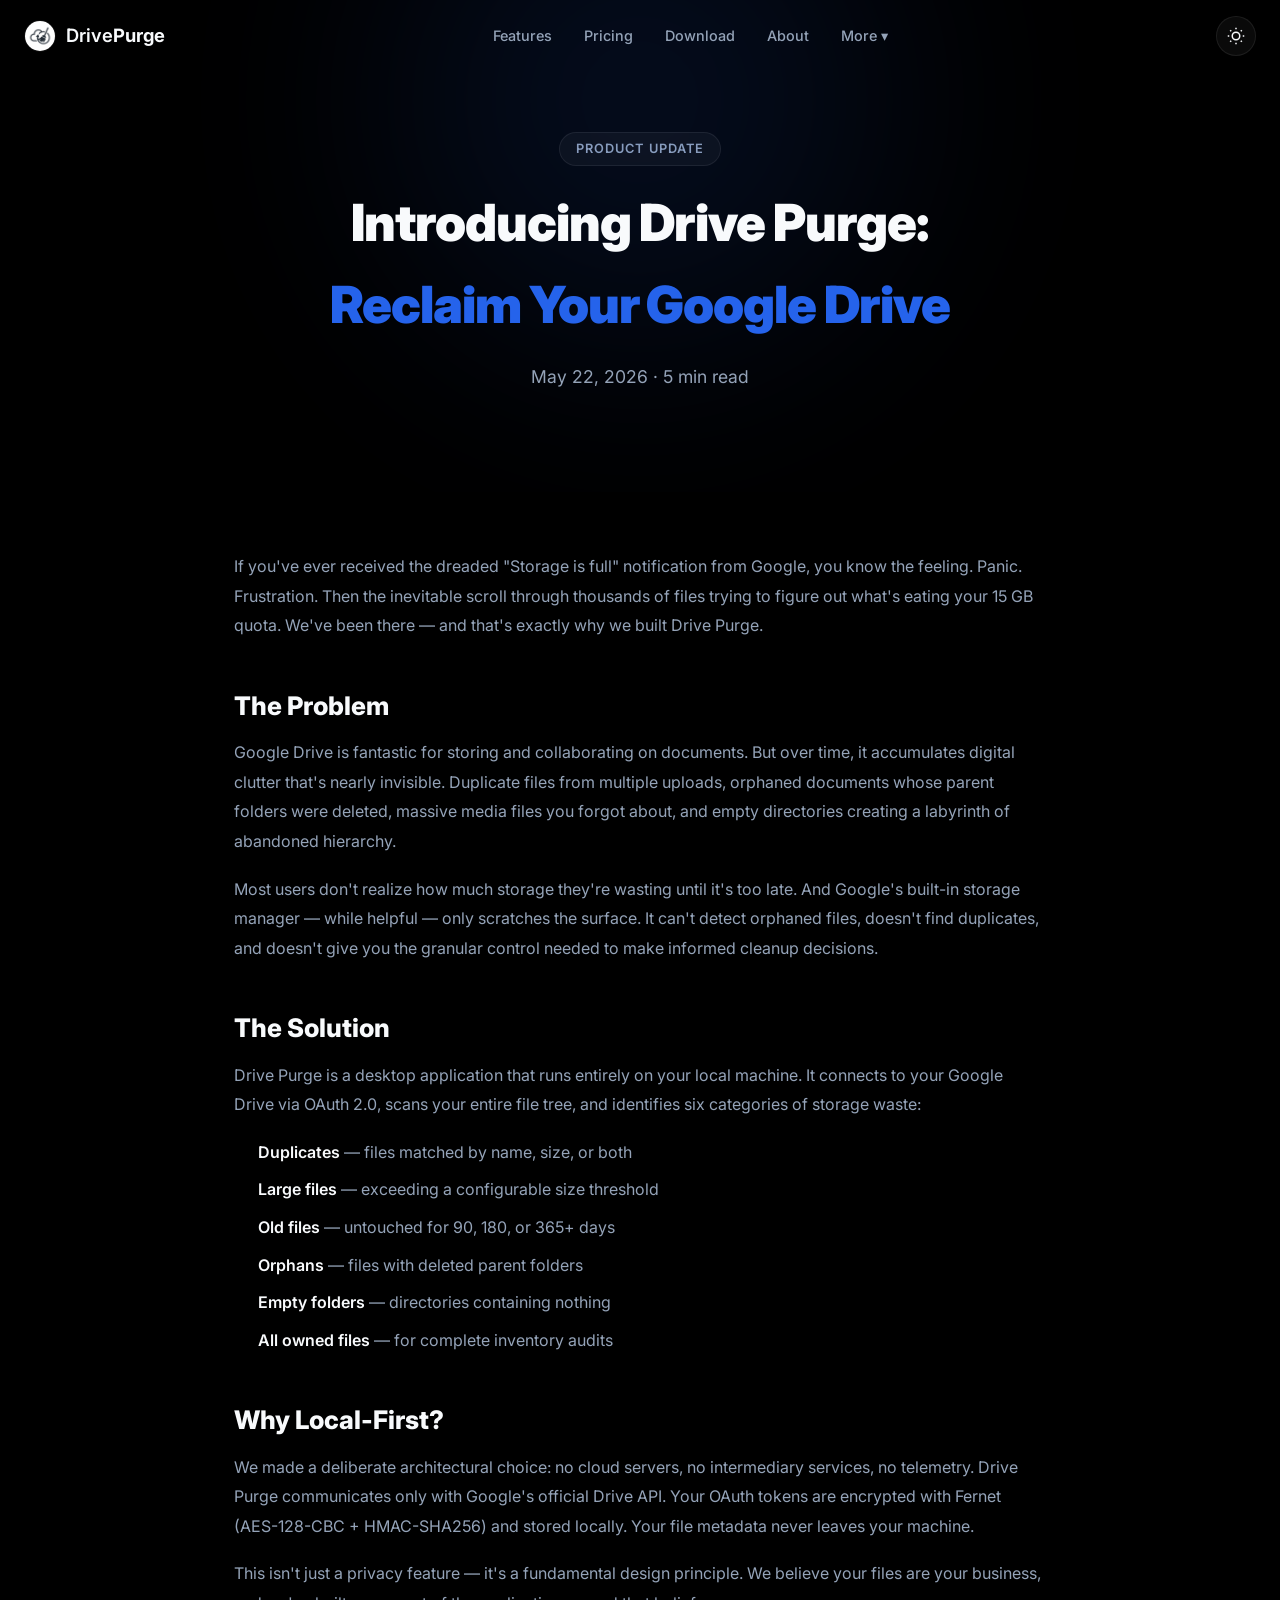
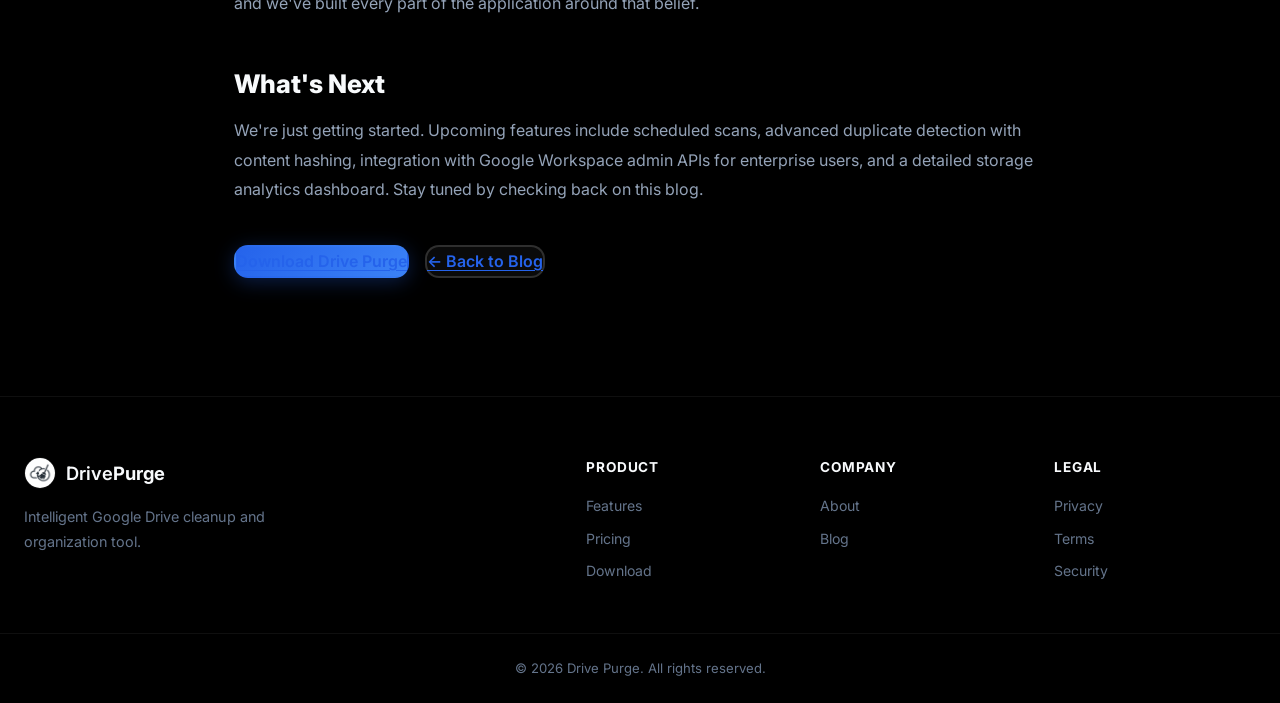
==== blog_template.html @ 11266806 "Initial commit" ====
<!DOCTYPE html>
<html lang="en" data-theme="dark">
<head>
  <meta charset="UTF-8">
  <meta name="viewport" content="width=device-width, initial-scale=1.0">
  <title>Introducing Drive Purge: Reclaim Your Google Drive — Blog</title>
  <meta name="description" content="We built Drive Purge because we were tired of running out of Google Drive storage. Here's the story behind the tool and what it can do for you.">
  <link rel="icon" type="image/svg+xml" href="assets/favicon.svg">
  <script>(function(){var t=localStorage.getItem('dp-theme')||'dark';document.documentElement.setAttribute('data-theme',t)})()</script>
  <link rel="preconnect" href="https://fonts.googleapis.com">
  <link rel="preconnect" href="https://fonts.gstatic.com" crossorigin>
  <link href="https://fonts.googleapis.com/css2?family=Inter:wght@300;400;500;600;700;800;900&display=swap" rel="stylesheet">
  <link rel="stylesheet" href="assets/css/style.css">
</head>
<body>
  <nav class="nav" id="main-nav">
    <div class="nav__inner container">
      <a href="index.html" class="nav__logo">
        <img src="assets/logo.jpeg" alt="Drive Purge" class="nav__logo-icon">
        <span>Drive<strong>Purge</strong></span>
      </a>
      <ul class="nav__links" id="nav-links">
        <li><a href="index.html#features">Features</a></li>
        <li><a href="pricing.html">Pricing</a></li>
        <li><a href="download.html">Download</a></li>
        <li><a href="about.html">About</a></li>
        <li class="nav__dropdown"><a href="#" class="nav__dropdown-trigger" aria-expanded="false" aria-haspopup="true">More ▾</a><ul class="nav__dropdown-menu"><li><a href="security.html">Security</a></li><li><a href="privacy.html">Privacy</a></li></ul></li>
      </ul>
      <div class="nav__actions">
        <button class="theme-toggle" id="theme-toggle" aria-label="Toggle theme"><svg class="icon-sun" viewBox="0 0 24 24" fill="none" stroke="currentColor" stroke-width="2"><circle cx="12" cy="12" r="5"/><line x1="12" y1="1" x2="12" y2="3"/><line x1="12" y1="21" x2="12" y2="23"/><line x1="4.22" y1="4.22" x2="5.64" y2="5.64"/><line x1="18.36" y1="18.36" x2="19.78" y2="19.78"/><line x1="1" y1="12" x2="3" y2="12"/><line x1="21" y1="12" x2="23" y2="12"/><line x1="4.22" y1="19.78" x2="5.64" y2="18.36"/><line x1="18.36" y1="5.64" x2="19.78" y2="4.22"/></svg><svg class="icon-moon" viewBox="0 0 24 24" fill="none" stroke="currentColor" stroke-width="2"><path d="M21 12.79A9 9 0 1111.21 3a7 7 0 009.79 9.79z"/></svg></button>
        <button class="nav__burger" id="nav-burger" aria-label="Menu"><span></span><span></span><span></span></button>
      </div>
    </div>
  </nav>

  <section class="page-hero">
    <div class="page-hero__glow"></div>
    <div class="container">
      <div class="blog-post__header">
        <span class="section-tag">Product Update</span>
        <h1>Introducing Drive Purge: <span class="accent-text">Reclaim Your Google Drive</span></h1>
        <p class="blog-post__meta">May 22, 2026 · 5 min read</p>
      </div>
    </div>
  </section>

  <section class="page-content">
    <div class="container">
      <div class="prose">

        <p>If you've ever received the dreaded "Storage is full" notification from Google, you know the feeling. Panic. Frustration. Then the inevitable scroll through thousands of files trying to figure out what's eating your 15 GB quota. We've been there — and that's exactly why we built Drive Purge.</p>

        <h2>The Problem</h2>
        <p>Google Drive is fantastic for storing and collaborating on documents. But over time, it accumulates digital clutter that's nearly invisible. Duplicate files from multiple uploads, orphaned documents whose parent folders were deleted, massive media files you forgot about, and empty directories creating a labyrinth of abandoned hierarchy.</p>
        <p>Most users don't realize how much storage they're wasting until it's too late. And Google's built-in storage manager — while helpful — only scratches the surface. It can't detect orphaned files, doesn't find duplicates, and doesn't give you the granular control needed to make informed cleanup decisions.</p>

        <h2>The Solution</h2>
        <p>Drive Purge is a desktop application that runs entirely on your local machine. It connects to your Google Drive via OAuth 2.0, scans your entire file tree, and identifies six categories of storage waste:</p>
        <ul>
          <li><strong>Duplicates</strong> — files matched by name, size, or both</li>
          <li><strong>Large files</strong> — exceeding a configurable size threshold</li>
          <li><strong>Old files</strong> — untouched for 90, 180, or 365+ days</li>
          <li><strong>Orphans</strong> — files with deleted parent folders</li>
          <li><strong>Empty folders</strong> — directories containing nothing</li>
          <li><strong>All owned files</strong> — for complete inventory audits</li>
        </ul>

        <h2>Why Local-First?</h2>
        <p>We made a deliberate architectural choice: no cloud servers, no intermediary services, no telemetry. Drive Purge communicates only with Google's official Drive API. Your OAuth tokens are encrypted with Fernet (AES-128-CBC + HMAC-SHA256) and stored locally. Your file metadata never leaves your machine.</p>
        <p>This isn't just a privacy feature — it's a fundamental design principle. We believe your files are your business, and we've built every part of the application around that belief.</p>

        <h2>What's Next</h2>
        <p>We're just getting started. Upcoming features include scheduled scans, advanced duplicate detection with content hashing, integration with Google Workspace admin APIs for enterprise users, and a detailed storage analytics dashboard. Stay tuned by checking back on this blog.</p>

        <p style="margin-top:40px"><a href="download.html" class="btn btn--primary">Download Drive Purge</a> <a href="blog.html" class="btn btn--ghost" style="margin-left:12px">← Back to Blog</a></p>

      </div>
    </div>
  </section>

  <footer class="footer">
    <div class="container footer__inner">
      <div class="footer__brand">
        <a href="index.html" class="nav__logo">
          <img src="assets/logo.jpeg" alt="Drive Purge" class="nav__logo-icon">
          <span>Drive<strong>Purge</strong></span>
        </a>
        <p>Intelligent Google Drive cleanup and organization tool.</p>
      </div>
      <div class="footer__links">
        <div class="footer__col"><h4>Product</h4><a href="index.html#features">Features</a><a href="pricing.html">Pricing</a><a href="download.html">Download</a></div>
        <div class="footer__col"><h4>Company</h4><a href="about.html">About</a><a href="blog.html">Blog</a></div>
        <div class="footer__col"><h4>Legal</h4><a href="privacy.html">Privacy</a><a href="terms.html">Terms</a><a href="security.html">Security</a></div>
      </div>
    </div>
    <div class="container footer__bottom"><p>&copy; 2026 Drive Purge. All rights reserved.</p></div>
  </footer>
  <script src="assets/js/script.js" defer></script>
</body>
</html>
---- assets/css/style.css ----
/* ===== DESIGN TOKENS — TRUST BLUE ===== */
:root {
  /* Dark theme (default) */
  --bg-primary: #000000;
  --bg-secondary: #070c13;
  --bg-card: rgba(255,255,255,0.04);
  --bg-card-hover: rgba(255,255,255,0.07);
  --border-card: rgba(255,255,255,0.08);
  --border-card-hover: rgba(255,255,255,0.15);
  --text-primary: #f8fafc;
  --text-secondary: #94a3b8;
  --text-muted: #64748b;

  --accent: #2563eb;
  --gradient-start: #2563eb;
  --gradient-end: #3b82f6;
  --gradient-accent: linear-gradient(135deg, var(--gradient-start), var(--gradient-end));

  --clr-blue: #2563eb;
  --clr-purple: #64748b;
  --clr-teal: #0ea5e9;
  --clr-orange: #f59e0b;
  --clr-pink: #ef4444;
  --clr-green: #22c55e;

  --glass-bg: rgba(255,255,255,0.03);
  --glass-border: rgba(255,255,255,0.06);
  --glass-blur: 20px;

  --shadow-sm: 0 1px 3px rgba(0,0,0,0.4);
  --shadow-md: 0 4px 20px rgba(0,0,0,0.5);
  --shadow-lg: 0 8px 40px rgba(0,0,0,0.6);
  --shadow-glow: 0 0 40px rgba(37, 99, 235, 0.08);

  --radius-sm: 8px;
  --radius-md: 14px;
  --radius-lg: 20px;
  --radius-xl: 28px;

  --nav-height: 72px;
  --transition: 0.25s cubic-bezier(0.4,0,0.2,1);
}

[data-theme="light"] {
  --bg-primary: #ffffff;
  --bg-secondary: #f1f5f9;
  --bg-card: rgba(255,255,255,0.7);
  --bg-card-hover: rgba(255,255,255,0.9);
  --border-card: rgba(0,0,0,0.06);
  --border-card-hover: rgba(0,0,0,0.10);
  --text-primary: #0f172a;
  --text-secondary: #475569;
  --text-muted: #94a3b8;

  --glass-bg: rgba(255,255,255,0.55);
  --glass-border: rgba(0,0,0,0.06);

  --shadow-sm: 0 1px 3px rgba(0,0,0,0.06);
  --shadow-md: 0 4px 20px rgba(0,0,0,0.08);
  --shadow-lg: 0 8px 40px rgba(0,0,0,0.1);
  --shadow-glow: 0 0 40px rgba(37, 99, 235, 0.08);
}

/* ===== RESET ===== */
*,*::before,*::after{box-sizing:border-box;margin:0;padding:0}
html{scroll-behavior:smooth;font-size:16px;-webkit-font-smoothing:antialiased}
body{font-family:'Inter',system-ui,-apple-system,sans-serif;background:var(--bg-primary);color:var(--text-primary);line-height:1.6;overflow-x:hidden;transition:background var(--transition),color var(--transition)}
a{color:inherit;text-decoration:none}
ul{list-style:none}
img{max-width:100%;display:block}
button{border:none;background:none;cursor:pointer;font:inherit;color:inherit}

/* ===== UTILITIES ===== */
.container{width:100%;max-width:1320px;margin:0 auto;padding:0 24px}
.gradient-text{background:var(--gradient-accent);-webkit-background-clip:text;-webkit-text-fill-color:transparent;background-clip:text}
.accent-text{color:var(--accent)}
.hero__title span{color:var(--accent)}
.glass-card{background:var(--glass-bg);backdrop-filter:blur(var(--glass-blur));-webkit-backdrop-filter:blur(var(--glass-blur));border:1px solid var(--glass-border);border-radius:var(--radius-lg);transition:background var(--transition),border-color var(--transition),box-shadow var(--transition),transform var(--transition)}
.glass-card:hover{background:var(--bg-card-hover);border-color:var(--border-card-hover);box-shadow:var(--shadow-md)}

/* ===== FOCUS STYLES ===== */
:focus-visible{outline:2px solid var(--accent);outline-offset:3px;border-radius:var(--radius-sm)}
a:focus-visible,button:focus-visible{outline:2px solid var(--accent);outline-offset:3px}

.section-header{text-align:center;max-width:640px;margin:0 auto 56px}
.section-tag{display:inline-block;padding:6px 16px;border-radius:50px;background:var(--bg-card);border:1px solid var(--border-card);font-size:0.8rem;font-weight:600;letter-spacing:0.08em;text-transform:uppercase;color:var(--text-secondary);margin-bottom:16px}
.section-title{font-size:clamp(1.8rem,4vw,2.8rem);font-weight:800;line-height:1.2;margin-bottom:16px}
.section-subtitle{font-size:1.05rem;color:var(--text-secondary);line-height:1.7}

/* ===== BUTTONS ===== */
.btn{display:inline-flex;align-items:center;justify-content:center;gap:8px;font-weight:600;border-radius:var(--radius-md);transition:all var(--transition);cursor:pointer;white-space:nowrap;border:2px solid transparent}
.btn--sm{padding:8px 20px;font-size:0.85rem}
.btn--lg{padding:14px 32px;font-size:1rem}
.btn--full{width:100%}
.btn--primary{background:var(--gradient-accent);color:#fff;border-color:transparent;box-shadow:0 4px 20px rgba(37,99,235,0.3)}
.btn--primary:hover{transform:translateY(-2px);box-shadow:0 6px 28px rgba(37,99,235,0.45)}
.btn--ghost{border-color:var(--border-card-hover);color:var(--text-primary);background:var(--bg-card)}
.btn--ghost:hover{border-color:var(--gradient-start);background:var(--bg-card-hover);transform:translateY(-2px)}

/* ===== NAVIGATION ===== */
.nav{position:fixed;top:0;left:0;width:100%;height:var(--nav-height);z-index:1000;transition:background var(--transition),box-shadow var(--transition)}
.nav.scrolled{background:var(--glass-bg);backdrop-filter:blur(16px);-webkit-backdrop-filter:blur(16px);box-shadow:0 1px 0 var(--glass-border)}
.nav__inner{display:flex;align-items:center;justify-content:space-between;height:var(--nav-height)}
.nav__logo{display:flex;align-items:center;gap:10px;font-size:1.15rem;font-weight:600}
.nav__logo-icon{width:32px;height:32px;border-radius:50%;object-fit:cover;border:1px solid var(--glass-border)}
.nav__links{display:flex;gap:32px}
.nav__links a{font-size:0.9rem;color:var(--text-secondary);font-weight:500;transition:color var(--transition)}
.nav__links a:hover{color:var(--text-primary)}
.nav__actions{display:flex;align-items:center;gap:16px}

.theme-toggle{width:40px;height:40px;border-radius:50%;display:flex;align-items:center;justify-content:center;background:var(--bg-card);border:1px solid var(--border-card);transition:all var(--transition)}
.theme-toggle:hover{border-color:var(--border-card-hover);background:var(--bg-card-hover)}
.theme-toggle svg{width:18px;height:18px}
[data-theme="dark"] .icon-sun{display:block}
[data-theme="dark"] .icon-moon{display:none}
[data-theme="light"] .icon-sun{display:none}
[data-theme="light"] .icon-moon{display:block}

.nav__burger{display:none;flex-direction:column;gap:5px;width:28px}
.nav__burger span{display:block;height:2px;background:var(--text-primary);border-radius:2px;transition:all var(--transition)}

/* Nav Dropdown */
.nav__dropdown{position:relative}
.nav__dropdown-trigger{cursor:pointer}
.nav__dropdown-menu{display:none;position:absolute;top:100%;left:50%;transform:translateX(-50%);min-width:180px;padding:8px 0;background:var(--bg-secondary);border:1px solid var(--glass-border);border-radius:var(--radius-md);box-shadow:var(--shadow-lg);z-index:999;backdrop-filter:blur(16px)}
.nav__dropdown:focus-within .nav__dropdown-menu{display:block}
.nav__dropdown.active .nav__dropdown-menu{display:block}
.nav__dropdown-menu li{padding:0}
.nav__dropdown-menu a{display:block;padding:10px 20px;font-size:0.85rem;color:var(--text-secondary);transition:all var(--transition)}
.nav__dropdown-menu a:hover{background:var(--bg-card-hover);color:var(--text-primary)}

/* ===== INNER PAGE LAYOUT ===== */
.page-hero{padding:calc(var(--nav-height) + 60px) 0 60px;text-align:center;position:relative;overflow:hidden}
.page-hero__glow{position:absolute;width:500px;height:500px;border-radius:50%;filter:blur(120px);opacity:0.12;pointer-events:none;top:-150px;left:50%;transform:translateX(-50%);background:var(--gradient-start)}
.page-hero h1{font-size:clamp(2rem,4.5vw,3.2rem);font-weight:900;margin-bottom:16px;letter-spacing:-0.02em;position:relative;z-index:1}
.page-hero p{font-size:1.1rem;color:var(--text-secondary);max-width:640px;margin:0 auto;line-height:1.7;position:relative;z-index:1}

.page-content{padding:60px 0 100px}
.page-content .container{max-width:860px}

.prose{font-size:1rem;line-height:1.85;color:var(--text-secondary)}
.prose h2{font-size:1.6rem;font-weight:800;color:var(--text-primary);margin:48px 0 16px;line-height:1.3}
.prose h3{font-size:1.2rem;font-weight:700;color:var(--text-primary);margin:32px 0 12px}
.prose p{margin-bottom:18px}
.prose ul,.prose ol{margin:0 0 18px 24px}
.prose li{margin-bottom:8px}
.prose code{font-size:0.88em;padding:2px 8px;border-radius:6px;background:var(--bg-card);border:1px solid var(--border-card);font-family:'Fira Code',monospace}
.prose pre{background:var(--bg-card);border:1px solid var(--border-card);border-radius:var(--radius-md);padding:20px 24px;overflow-x:auto;margin:0 0 24px;font-size:0.88rem;line-height:1.7}
.prose pre code{padding:0;border:none;background:none}
.prose a{color:var(--gradient-start);text-decoration:underline;text-underline-offset:3px}
.prose a:hover{color:var(--gradient-end)}
.prose strong{color:var(--text-primary);font-weight:600}
.prose blockquote{border-left:3px solid var(--gradient-start);padding:16px 24px;margin:0 0 24px;background:var(--bg-card);border-radius:0 var(--radius-md) var(--radius-md) 0}

.info-grid{display:grid;grid-template-columns:repeat(auto-fit,minmax(260px,1fr));gap:24px;margin:32px 0}
.info-card{padding:28px 24px;border-radius:var(--radius-lg);background:var(--glass-bg);border:1px solid var(--glass-border);backdrop-filter:blur(var(--glass-blur))}
.info-card h3{font-size:1.1rem;font-weight:700;margin-bottom:8px;color:var(--text-primary)}
.info-card p{font-size:0.9rem;color:var(--text-secondary);line-height:1.7;margin:0}

.dl-grid{display:grid;grid-template-columns:repeat(auto-fit,minmax(300px,1fr));gap:24px;margin:40px 0}
.dl-card{padding:36px 28px;border-radius:var(--radius-lg);background:var(--glass-bg);border:1px solid var(--glass-border);backdrop-filter:blur(var(--glass-blur));text-align:center;transition:transform var(--transition),box-shadow var(--transition)}
.dl-card:hover{transform:translateY(-4px);box-shadow:var(--shadow-lg)}
.dl-card__icon{font-size:2.8rem;margin-bottom:16px}
.dl-card h3{font-size:1.2rem;font-weight:700;margin-bottom:8px}
.dl-card p{font-size:0.9rem;color:var(--text-secondary);margin-bottom:20px;line-height:1.6}
.dl-card .btn{margin-top:auto}

/* ===== HERO ===== */
.hero{position:relative;min-height:100vh;display:flex;align-items:center;padding:calc(var(--nav-height) + 40px) 0 80px;overflow:hidden}
.hero__bg-glow{position:absolute;width:600px;height:600px;border-radius:50%;filter:blur(120px);opacity:0.15;pointer-events:none}
.hero__bg-glow:first-of-type{top:-200px;left:-100px;background:var(--gradient-start)}
.hero__bg-glow--2{bottom:-200px;right:-100px;background:var(--gradient-end)}
.hero__inner{display:grid;grid-template-columns:1fr 1.5fr;gap:48px;align-items:center;position:relative;z-index:1}
.hero__badge{display:inline-block;padding:8px 18px;border-radius:50px;background:var(--bg-card);border:1px solid var(--border-card);font-size:0.85rem;font-weight:500;margin-bottom:24px;color:var(--text-secondary)}
.hero__title{font-size:clamp(2.2rem,5vw,3.6rem);font-weight:900;line-height:1.1;margin-bottom:20px;letter-spacing:-0.02em}
.hero__subtitle{font-size:1.1rem;color:var(--text-secondary);line-height:1.8;margin-bottom:32px;max-width:520px}
.hero__cta{display:flex;gap:16px;flex-wrap:wrap;margin-bottom:40px}
.hero__trust{display:flex;align-items:center;gap:14px}
.hero__trust-avatars{display:flex}
.avatar{width:36px;height:36px;border-radius:50%;background:hsl(var(--hue),60%,50%);display:flex;align-items:center;justify-content:center;font-size:0.7rem;font-weight:700;color:#fff;border:2px solid var(--bg-primary);margin-left:-8px}
.avatar:first-child{margin-left:0}
.hero__trust-text{font-size:0.85rem;color:var(--text-secondary)}

/* Hero Mockup */
.hero__visual{perspective:1200px;width:100%}
.hero__mockup{padding:0;overflow:hidden;box-shadow:var(--shadow-lg),var(--shadow-glow);border-radius:var(--radius-xl)}
.mockup__header{display:flex;align-items:center;gap:8px;padding:14px 20px;border-bottom:1px solid var(--glass-border)}
.mockup__dot{width:12px;height:12px;border-radius:50%}
.mockup__dot--r{background:#ef4444}
.mockup__dot--y{background:#f59e0b}
.mockup__dot--g{background:#22c55e}
.mockup__title{margin-left:8px;font-size:0.8rem;color:var(--text-muted);font-weight:500}
.mockup__body{padding:24px}
.mockup__stat-row{display:grid;grid-template-columns:repeat(3,1fr);gap:16px;margin-bottom:24px}
.mockup__stat{text-align:center;padding:16px 12px;background:var(--bg-card);border-radius:var(--radius-md);border:1px solid var(--border-card)}
.mockup__stat-num{display:block;font-size:1.5rem;font-weight:800;margin-bottom:4px}
.mockup__stat-label{font-size:0.7rem;color:var(--text-muted);text-transform:uppercase;letter-spacing:0.06em}
.mockup__bar-group{display:flex;flex-direction:column;gap:14px}
.mockup__bar-item{display:flex;align-items:center;gap:14px}
.mockup__bar-label{font-size:0.75rem;color:var(--text-secondary);min-width:80px}
.mockup__bar{flex:1;height:8px;border-radius:8px;background:var(--bg-card);overflow:hidden}
.mockup__bar-fill{height:100%;width:var(--w);border-radius:8px;background:var(--gradient-accent);animation:barGrow 1.5s ease-out forwards}
@keyframes barGrow{from{width:0}to{width:var(--w)}}

/* ===== STATS BANNER ===== */
.stats{padding:60px 0;border-top:1px solid var(--glass-border);border-bottom:1px solid var(--glass-border)}
.stats__inner{display:grid;grid-template-columns:repeat(4,1fr);gap:24px;text-align:center}
.stat-item__num{font-size:clamp(1.6rem,3vw,2.4rem);font-weight:800;color:var(--text-primary)}
.stat-item__plus{font-size:clamp(1rem,2vw,1.4rem);font-weight:700;background:var(--gradient-accent);-webkit-background-clip:text;-webkit-text-fill-color:transparent;background-clip:text}
.stat-item__label{display:block;font-size:0.85rem;color:var(--text-muted);margin-top:4px}

/* ===== FEATURES ===== */
.features{padding:100px 0}
.features__grid{display:grid;grid-template-columns:repeat(3,1fr);gap:24px}
.feature-card{padding:36px 28px;transition:transform var(--transition),box-shadow var(--transition)}
.feature-card:hover{transform:translateY(-4px);box-shadow:var(--shadow-lg)}
.feature-card__icon{width:48px;height:48px;border-radius:var(--radius-sm);background:rgba(37,99,235,0.15);background:color-mix(in srgb,var(--accent) 15%,transparent);display:flex;align-items:center;justify-content:center;margin-bottom:20px}
.feature-card__icon svg{width:24px;height:24px;stroke:var(--accent)}
.feature-card h3{font-size:1.15rem;font-weight:700;margin-bottom:10px}
.feature-card p{font-size:0.92rem;color:var(--text-secondary);line-height:1.7}

/* ===== THEME SHOWCASE ===== */
.themes{padding:100px 0;background:var(--bg-secondary)}
.themes__grid{display:grid;grid-template-columns:repeat(2,1fr);gap:24px}
.theme-card{padding:0;overflow:hidden;transition:transform var(--transition),box-shadow var(--transition)}
.theme-card:hover{transform:translateY(-6px);box-shadow:var(--shadow-lg)}
.theme-card img{width:100%;height:auto;display:block;border-bottom:1px solid var(--glass-border)}
.theme-card h3{padding:16px 20px;font-size:1rem;font-weight:600;text-align:center;color:var(--text-primary)}

/* ===== HOW IT WORKS ===== */
.how{padding:100px 0;background:var(--bg-secondary)}
.how__steps{display:flex;align-items:center;justify-content:center;gap:0}
.how__step{padding:36px 32px;text-align:center;max-width:300px;flex-shrink:0}
.how__step:hover{transform:translateY(-4px)}
.how__step-num{font-size:2.5rem;font-weight:900;background:var(--gradient-accent);-webkit-background-clip:text;-webkit-text-fill-color:transparent;background-clip:text;margin-bottom:16px}
.how__step h3{font-size:1.2rem;font-weight:700;margin-bottom:10px}
.how__step p{font-size:0.9rem;color:var(--text-secondary);line-height:1.7}
.how__connector{width:60px;flex-shrink:0;color:var(--text-muted);opacity:0.4}

/* ===== PRICING ===== */
.pricing{padding:100px 0}
.pricing__grid{display:grid;grid-template-columns:repeat(3,1fr);gap:24px;align-items:start}
.pricing-card{padding:36px 32px;position:relative}
.pricing-card--featured{border-color:var(--gradient-start);box-shadow:var(--shadow-glow);transform:scale(1.04)}
.pricing-card--featured:hover{transform:scale(1.06)}
.pricing-card__badge{position:absolute;top:-12px;left:50%;transform:translateX(-50%);padding:6px 18px;border-radius:50px;background:var(--gradient-accent);color:#fff;font-size:0.75rem;font-weight:700;text-transform:uppercase;letter-spacing:0.06em;white-space:nowrap}
.pricing-card__header{margin-bottom:28px}
.pricing-card__header h3{font-size:1.1rem;font-weight:600;color:var(--text-secondary);margin-bottom:8px}
.pricing-card__price{font-size:3rem;font-weight:900;line-height:1}
.pricing-card__currency{font-size:1.4rem;font-weight:700;vertical-align:top;margin-right:2px}
.pricing-card__period{font-size:0.9rem;font-weight:400;color:var(--text-muted)}
.pricing-card__features{margin-bottom:28px;display:flex;flex-direction:column;gap:12px}
.pricing-card__features li{font-size:0.9rem;color:var(--text-secondary);padding-left:24px;position:relative}
.pricing-card__features li::before{content:"✓";position:absolute;left:0;color:var(--clr-green);font-weight:700}

/* ===== TESTIMONIALS ===== */
.testimonials{padding:100px 0;background:var(--bg-secondary)}
.testimonials__grid{display:grid;grid-template-columns:repeat(3,1fr);gap:24px}
.testimonial-card{padding:32px 28px}
.testimonial-card__stars{color:#fbbf24;font-size:1rem;margin-bottom:16px;letter-spacing:2px}
.testimonial-card p{font-size:0.95rem;color:var(--text-secondary);line-height:1.7;margin-bottom:24px;font-style:italic}
.testimonial-card__author{display:flex;align-items:center;gap:12px}
.testimonial-card__author strong{display:block;font-size:0.9rem}
.testimonial-card__author span{font-size:0.78rem;color:var(--text-muted)}

/* ===== FAQ ===== */
.faq{padding:100px 0}
.faq__list{max-width:720px;margin:0 auto;display:flex;flex-direction:column;gap:12px}
.faq__item{padding:0;overflow:hidden}
.faq__item summary{padding:20px 28px;font-weight:600;font-size:1rem;cursor:pointer;display:flex;align-items:center;justify-content:space-between;list-style:none}
.faq__item summary::-webkit-details-marker{display:none}
.faq__item summary::after{content:"+";font-size:1.4rem;color:var(--text-muted);transition:transform var(--transition)}
.faq__item[open] summary::after{transform:rotate(45deg)}
.faq__item p{padding:0 28px 20px;font-size:0.92rem;color:var(--text-secondary);line-height:1.7}

/* ===== CTA ===== */
.cta{padding:100px 0}
.cta__inner{position:relative;text-align:center;padding:72px 40px;border-radius:var(--radius-xl);background:var(--glass-bg);border:1px solid var(--glass-border);backdrop-filter:blur(var(--glass-blur));overflow:hidden}
.cta__glow{position:absolute;width:400px;height:400px;border-radius:50%;background:var(--gradient-start);filter:blur(100px);opacity:0.1;top:50%;left:50%;transform:translate(-50%,-50%);pointer-events:none}
.cta__title{font-size:clamp(1.8rem,4vw,2.6rem);font-weight:800;margin-bottom:16px;position:relative;z-index:1}
.cta__subtitle{font-size:1.05rem;color:var(--text-secondary);margin-bottom:32px;position:relative;z-index:1}
.cta__actions{display:flex;gap:16px;justify-content:center;flex-wrap:wrap;position:relative;z-index:1}

/* ===== FOOTER ===== */
.footer{padding:60px 0 0;border-top:1px solid var(--glass-border)}
.footer__inner{display:grid;grid-template-columns:1.5fr 2fr;gap:60px;padding-bottom:40px}
.footer__brand p{font-size:0.9rem;color:var(--text-muted);margin-top:16px;max-width:320px;line-height:1.7}
.footer__links{display:grid;grid-template-columns:repeat(3,1fr);gap:32px}
.footer__col h4{font-size:0.85rem;font-weight:700;text-transform:uppercase;letter-spacing:0.06em;margin-bottom:16px;color:var(--text-primary)}
.footer__col a{display:block;font-size:0.88rem;color:var(--text-muted);margin-bottom:10px;transition:color var(--transition)}
.footer__col a:hover{color:var(--text-primary)}
.footer__bottom{padding:24px 0;border-top:1px solid var(--glass-border);text-align:center}
.footer__bottom p{font-size:0.82rem;color:var(--text-muted)}

/* ===== SCROLL REVEAL ===== */
.reveal{opacity:0;transform:translateY(30px);transition:opacity 0.7s ease,transform 0.7s ease}
.reveal.visible{opacity:1;transform:translateY(0)}

/* ===== STATS INFO BUTTON ===== */
.stat-item{position:relative}
.stat-info-btn{display:inline-flex;align-items:center;justify-content:center;width:18px;height:18px;border-radius:50%;background:var(--bg-card);border:1px solid var(--border-card);font-size:0.65rem;color:var(--text-muted);cursor:pointer;position:absolute;top:4px;right:4px;transition:all var(--transition);line-height:1}
.stat-info-btn:hover{background:var(--bg-card-hover);color:var(--text-primary);border-color:var(--border-card-hover)}
.stat-info-tooltip{display:none;position:absolute;bottom:calc(100% + 8px);left:50%;transform:translateX(-50%);background:var(--bg-secondary);border:1px solid var(--glass-border);border-radius:var(--radius-sm);padding:8px 14px;font-size:0.75rem;color:var(--text-secondary);white-space:nowrap;z-index:10;box-shadow:var(--shadow-md)}
.stat-info-btn:hover + .stat-info-tooltip,.stat-info-tooltip:hover{display:block}

/* ===== TESTIMONIAL DISCLAIMER ===== */
.testimonials__disclaimer{text-align:center;margin-top:24px;font-size:0.8rem;color:var(--text-muted);font-style:italic}

/* ===== COMING SOON ===== */
.btn--coming-soon{opacity:0.6;cursor:not-allowed;position:relative}
.btn--coming-soon:hover{transform:none;box-shadow:none}
.btn--coming-soon::after{content:'Coming Soon';position:absolute;inset:0;display:flex;align-items:center;justify-content:center;background:var(--gradient-accent);border-radius:inherit;opacity:0;transition:opacity var(--transition);font-size:0.85rem;font-weight:600}
.btn--coming-soon:hover::after{opacity:1}

/* ===== 404 PAGE ===== */
.error-page{min-height:100vh;display:flex;align-items:center;justify-content:center;text-align:center;padding:40px 24px}
.error-page__code{font-size:clamp(6rem,15vw,12rem);font-weight:900;background:var(--gradient-accent);-webkit-background-clip:text;-webkit-text-fill-color:transparent;background-clip:text;line-height:1;margin-bottom:16px}
.error-page__title{font-size:clamp(1.4rem,3vw,2rem);font-weight:700;margin-bottom:12px}
.error-page__text{font-size:1rem;color:var(--text-secondary);margin-bottom:32px;max-width:480px}

/* ===== BLOG ===== */
.blog-grid{display:grid;grid-template-columns:repeat(auto-fill,minmax(320px,1fr));gap:28px;margin-top:48px}
.blog-card{overflow:hidden;transition:transform var(--transition),box-shadow var(--transition)}
.blog-card:hover{transform:translateY(-4px);box-shadow:var(--shadow-lg)}
.blog-card__img{width:100%;height:200px;object-fit:cover;border-bottom:1px solid var(--glass-border)}
.blog-card__img--placeholder{height:200px;background:var(--bg-card);display:flex;align-items:center;justify-content:center;font-size:3rem;border-bottom:1px solid var(--glass-border)}
.blog-card__body{padding:24px}
.blog-card__tag{display:inline-block;padding:4px 10px;border-radius:50px;background:var(--bg-card);border:1px solid var(--border-card);font-size:0.7rem;font-weight:600;text-transform:uppercase;letter-spacing:0.06em;color:var(--accent);margin-bottom:12px}
.blog-card__title{font-size:1.1rem;font-weight:700;margin-bottom:8px;line-height:1.3}
.blog-card__excerpt{font-size:0.88rem;color:var(--text-secondary);line-height:1.6;margin-bottom:16px}
.blog-card__meta{font-size:0.78rem;color:var(--text-muted)}
.blog-post__header{max-width:720px;margin:0 auto 40px;text-align:center}
.blog-post__meta{font-size:0.85rem;color:var(--text-muted);margin-top:12px}

/* ===== PRICING PAGE ===== */
.pricing-page .pricing__grid{max-width:1060px;margin:0 auto}

/* ===== RESPONSIVE ===== */
@media(max-width:1024px){
  .nav__links{display:none;position:absolute;top:var(--nav-height);left:0;right:0;flex-direction:column;gap:0;background:var(--bg-secondary);border-bottom:1px solid var(--glass-border);padding:16px 24px}
  .nav__links.open{display:flex}
  .nav__links a{padding:12px 0;border-bottom:1px solid var(--glass-border)}
  .nav__dropdown-menu{display:none !important;position:static;transform:none;left:0;box-shadow:none;border:none;border-left:2px solid var(--border-card);background:transparent;padding:8px 0 8px 20px;margin:8px 0 8px 12px;min-width:auto;backdrop-filter:none;border-radius:0}
  .nav__dropdown.active .nav__dropdown-menu{display:block !important}
  .nav__dropdown-menu a{padding:10px 0;border-bottom:none;font-size:0.9rem}
  .nav__burger{display:flex}
  .nav__actions .btn{display:none}
  .hero__inner{grid-template-columns:1fr;text-align:center}
  .hero__subtitle{margin-left:auto;margin-right:auto}
  .hero__cta{justify-content:center}
  .hero__trust{justify-content:center}
  .hero__visual{max-width:720px;margin:0 auto}
  .features__grid{grid-template-columns:repeat(2,1fr)}
  .testimonials__grid{grid-template-columns:repeat(2,1fr)}
  .how__steps{flex-wrap:wrap;gap:16px}
  .how__connector{display:none}
  .themes__grid{grid-template-columns:repeat(2,1fr)}
}

@media(max-width:768px){
  .features__grid{grid-template-columns:1fr}
  .pricing__grid{grid-template-columns:1fr;max-width:400px;margin:0 auto}
  .pricing-card--featured{transform:scale(1)}
  .pricing-card--featured:hover{transform:scale(1)}
  .stats__inner{grid-template-columns:repeat(2,1fr)}
  .testimonials__grid{grid-template-columns:1fr}
  .footer__inner{grid-template-columns:1fr;gap:40px}
  .hero__title{font-size:clamp(1.8rem,6vw,2.6rem)}
  .themes__grid{grid-template-columns:1fr}
}

@media(max-width:480px){
  .container{padding:0 16px}
  .mockup__stat-row{grid-template-columns:1fr}
  .stats__inner{grid-template-columns:1fr}
  .how__step{max-width:100%}
}

/* ===== INTERACTIVE MEDIA INDICATORS & LIGHTBOX ===== */
.video-container,
.theme-card__media {
  position: relative;
  overflow: hidden;
  cursor: pointer;
  border-radius: var(--radius-lg) var(--radius-lg) 0 0;
}

.video-container {
  border-radius: 0 0 var(--radius-xl) var(--radius-xl);
}

.media-overlay {
  position: absolute;
  inset: 0;
  background: rgba(7, 12, 19, 0.45);
  backdrop-filter: blur(8px);
  -webkit-backdrop-filter: blur(8px);
  opacity: 0;
  display: flex;
  align-items: center;
  justify-content: center;
  transition: opacity 0.35s cubic-bezier(0.4, 0, 0.2, 1);
  z-index: 2;
}

.video-container:hover .media-overlay,
.theme-card__media:hover .media-overlay {
  opacity: 1;
}

.media-overlay__icon {
  width: 56px;
  height: 56px;
  border-radius: 50%;
  background: var(--gradient-accent);
  color: #fff;
  display: flex;
  align-items: center;
  justify-content: center;
  box-shadow: 0 8px 24px rgba(37, 99, 235, 0.4);
  transform: scale(0.7);
  transition: transform 0.35s cubic-bezier(0.34, 1.56, 0.64, 1);
}

.media-overlay__icon svg {
  width: 22px;
  height: 22px;
}

.media-overlay__icon--play svg {
  margin-left: 3px;
}

.video-container:hover .media-overlay__icon,
.theme-card__media:hover .media-overlay__icon {
  transform: scale(1);
}

/* Lightbox Styling */
.dp-lightbox {
  position: fixed;
  inset: 0;
  z-index: 2000;
  display: flex;
  align-items: center;
  justify-content: center;
  opacity: 0;
  pointer-events: none;
  transition: opacity 0.3s ease;
}

.dp-lightbox.dp-lightbox--active {
  opacity: 1;
  pointer-events: auto;
}

.dp-lightbox__backdrop {
  position: absolute;
  inset: 0;
  background: rgba(0, 0, 0, 0.85);
  backdrop-filter: blur(20px);
  -webkit-backdrop-filter: blur(20px);
}

.dp-lightbox__container {
  position: relative;
  width: 90%;
  max-width: 1100px;
  display: flex;
  flex-direction: column;
  align-items: center;
  justify-content: center;
  z-index: 2002;
}

.dp-lightbox__content {
  width: 100%;
  display: flex;
  align-items: center;
  justify-content: center;
}

.dp-lightbox__content img,
.dp-lightbox__content video {
  max-width: 100%;
  max-height: 75vh;
  border-radius: var(--radius-md);
  box-shadow: var(--shadow-lg), 0 0 50px rgba(37, 99, 235, 0.15);
  border: 1px solid var(--border-card-hover);
  background: #000;
  object-fit: contain;
}

.dp-lightbox__content img {
  cursor: grab;
  transform: scale(var(--zoom, 1)) translate(var(--pan-x, 0px), var(--pan-y, 0px));
  transition: transform 0.25s cubic-bezier(0.25, 0.46, 0.45, 0.94);
  animation: dp-lightbox-zoom 0.35s cubic-bezier(0.34, 1.56, 0.64, 1);
}

.dp-lightbox__content img.dragging {
  transition: none !important;
  cursor: grabbing;
}

.dp-lightbox__content video {
  animation: dp-lightbox-zoom 0.35s cubic-bezier(0.34, 1.56, 0.64, 1) forwards;
}

@keyframes dp-lightbox-zoom {
  from {
    transform: scale(0.92);
    opacity: 0;
  }
  to {
    transform: scale(1);
    opacity: 1;
  }
}

.dp-lightbox__controls {
  position: fixed;
  top: 24px;
  right: 24px;
  display: flex;
  gap: 12px;
  z-index: 2005;
}

.dp-lightbox__close,
.dp-lightbox__zoom-in,
.dp-lightbox__zoom-out {
  width: 48px;
  height: 48px;
  border-radius: 50%;
  background: rgba(255, 255, 255, 0.08);
  border: 1px solid rgba(255, 255, 255, 0.12);
  color: #fff;
  display: flex;
  align-items: center;
  justify-content: center;
  cursor: pointer;
  transition: all var(--transition);
}

.dp-lightbox__close:hover,
.dp-lightbox__zoom-in:hover,
.dp-lightbox__zoom-out:hover {
  background: rgba(255, 255, 255, 0.15);
  border-color: rgba(255, 255, 255, 0.25);
  transform: scale(1.08);
}

.dp-lightbox__close:hover {
  transform: rotate(90deg);
}

.dp-lightbox__close svg,
.dp-lightbox__zoom-in svg,
.dp-lightbox__zoom-out svg {
  width: 20px;
  height: 20px;
}

.dp-lightbox__nav {
  position: absolute;
  top: 50%;
  transform: translateY(-50%);
  width: 56px;
  height: 56px;
  border-radius: 50%;
  background: rgba(255, 255, 255, 0.08);
  border: 1px solid rgba(255, 255, 255, 0.12);
  color: #fff;
  display: flex;
  align-items: center;
  justify-content: center;
  cursor: pointer;
  transition: all var(--transition);
  z-index: 2004;
}

.dp-lightbox__nav:hover {
  background: rgba(255, 255, 255, 0.15);
  border-color: rgba(255, 255, 255, 0.25);
  transform: translateY(-50%) scale(1.08);
}

.dp-lightbox__nav--prev {
  left: -72px;
}

.dp-lightbox__nav--next {
  right: -72px;
}

.dp-lightbox__nav svg {
  width: 24px;
  height: 24px;
}

.dp-lightbox__caption {
  margin-top: 20px;
  color: var(--text-primary);
  font-size: 1.05rem;
  font-weight: 600;
  letter-spacing: -0.01em;
  text-align: center;
  text-shadow: 0 2px 4px rgba(0, 0, 0, 0.5);
  animation: dp-lightbox-fade 0.3s ease forwards;
}

@keyframes dp-lightbox-fade {
  from { opacity: 0; }
  to { opacity: 1; }
}

/* Scroll Lock */
body.lightbox-open {
  overflow: hidden;
}

/* Light Theme Lightbox adjustments */
[data-theme="light"] .dp-lightbox__backdrop {
  background: rgba(241, 245, 249, 0.9);
}

[data-theme="light"] .dp-lightbox__close,
[data-theme="light"] .dp-lightbox__zoom-in,
[data-theme="light"] .dp-lightbox__zoom-out,
[data-theme="light"] .dp-lightbox__nav {
  background: rgba(15, 23, 42, 0.08);
  border: 1px solid rgba(15, 23, 42, 0.12);
  color: var(--text-primary);
}

[data-theme="light"] .dp-lightbox__close:hover,
[data-theme="light"] .dp-lightbox__zoom-in:hover,
[data-theme="light"] .dp-lightbox__zoom-out:hover,
[data-theme="light"] .dp-lightbox__nav:hover {
  background: rgba(15, 23, 42, 0.15);
  border-color: rgba(15, 23, 42, 0.25);
}

/* Responsive constraints */
@media (max-width: 1200px) {
  .dp-lightbox__nav {
    position: fixed;
    top: auto;
    bottom: 24px;
    transform: none;
  }
  .dp-lightbox__nav:hover {
    transform: scale(1.08);
  }
  .dp-lightbox__nav--prev {
    left: calc(50% - 68px);
  }
  .dp-lightbox__nav--next {
    right: calc(50% - 68px);
  }
  .dp-lightbox__caption {
    margin-bottom: 72px; /* Avoid overlapping nav on mobile */
  }
}

/* ===== PREMIUM DOWNLOAD BUTTONS ===== */
.btn-dl {
  display: inline-flex;
  align-items: center;
  justify-content: center;
  gap: 12px;
  width: 100%;
  padding: 15px 24px;
  font-weight: 700;
  font-size: 0.95rem;
  letter-spacing: -0.01em;
  border-radius: var(--radius-md);
  border: 1px solid rgba(255, 255, 255, 0.08);
  background: rgba(255, 255, 255, 0.03);
  color: var(--text-primary);
  box-shadow: 0 4px 20px rgba(0, 0, 0, 0.2);
  transition: all 0.3s cubic-bezier(0.4, 0, 0.2, 1);
  position: relative;
  overflow: hidden;
  cursor: pointer;
  margin-top: auto;
}

.btn-dl::before {
  content: '';
  position: absolute;
  inset: 0;
  background: var(--btn-gradient, var(--gradient-accent));
  opacity: 0;
  transition: opacity 0.3s ease;
  z-index: 1;
  border-radius: inherit;
}

.btn-dl:hover::before {
  opacity: 1;
}

.btn-dl__content {
  display: flex;
  align-items: center;
  justify-content: center;
  gap: 10px;
  position: relative;
  z-index: 2;
  width: 100%;
}

.btn-dl svg {
  width: 18px;
  height: 18px;
  fill: currentColor;
  transition: transform 0.3s ease;
}

.btn-dl:hover svg {
  transform: translateY(-1px) scale(1.05);
}

.btn-dl__platform-tag {
  font-size: 0.65rem;
  font-weight: 800;
  text-transform: uppercase;
  letter-spacing: 0.05em;
  background: rgba(255, 255, 255, 0.08);
  padding: 3px 8px;
  border-radius: 4px;
  margin-left: auto;
  border: 1px solid rgba(255, 255, 255, 0.05);
  color: var(--text-primary);
  transition: background var(--transition), border-color var(--transition);
}

.btn-dl:hover .btn-dl__platform-tag {
  background: rgba(255, 255, 255, 0.2);
  border-color: rgba(255, 255, 255, 0.15);
}

.btn-dl--macos:hover .btn-dl__platform-tag {
  background: rgba(0, 0, 0, 0.08);
  border-color: rgba(0, 0, 0, 0.06);
  color: #0f172a;
}
[data-theme="light"] .btn-dl--macos:hover .btn-dl__platform-tag {
  color: #fff;
  background: rgba(255, 255, 255, 0.15);
  border-color: rgba(255, 255, 255, 0.1);
}

/* Linux Custom Download Accent */
.btn-dl--linux {
  --btn-gradient: linear-gradient(135deg, #f59e0b, #d97706);
  border-color: rgba(245, 158, 11, 0.15);
  box-shadow: 0 4px 20px rgba(245, 158, 11, 0.04);
}
.btn-dl--linux:hover {
  border-color: #f59e0b;
  box-shadow: 0 8px 30px rgba(245, 158, 11, 0.22);
}

/* macOS Custom Download Accent */
.btn-dl--macos {
  --btn-gradient: linear-gradient(135deg, #f8fafc, #94a3b8);
  border-color: rgba(255, 255, 255, 0.12);
  box-shadow: 0 4px 20px rgba(255, 255, 255, 0.02);
}
.btn-dl--macos:hover {
  color: #0f172a;
  border-color: #ffffff;
  box-shadow: 0 8px 30px rgba(255, 255, 255, 0.22);
}
[data-theme="light"] .btn-dl--macos {
  border-color: rgba(15, 23, 42, 0.08);
  background: rgba(15, 23, 42, 0.02);
}
[data-theme="light"] .btn-dl--macos:hover {
  color: #ffffff;
  --btn-gradient: linear-gradient(135deg, #1e293b, #0f172a);
}

/* Windows Custom Download Accent */
.btn-dl--windows {
  --btn-gradient: linear-gradient(135deg, #0ea5e9, #0284c7);
  border-color: rgba(14, 165, 233, 0.15);
  box-shadow: 0 4px 20px rgba(14, 165, 233, 0.04);
}
.btn-dl--windows:hover {
  border-color: #0ea5e9;
  box-shadow: 0 8px 30px rgba(14, 165, 233, 0.22);
}

/* Hover overlay support for coming soon details */
.btn-dl.btn--coming-soon::after {
  content: 'Coming Soon';
  position: absolute;
  inset: 0;
  display: flex;
  align-items: center;
  justify-content: center;
  background: var(--btn-gradient, var(--gradient-accent));
  opacity: 0;
  transition: opacity 0.3s ease;
  font-size: 0.9rem;
  font-weight: 700;
  z-index: 3;
  color: #fff;
}
.btn-dl--macos.btn--coming-soon::after {
  color: #0f172a;
}
[data-theme="light"] .btn-dl--macos.btn--coming-soon::after {
  color: #fff;
}

.btn-dl.btn--coming-soon:hover::after {
  opacity: 1;
}
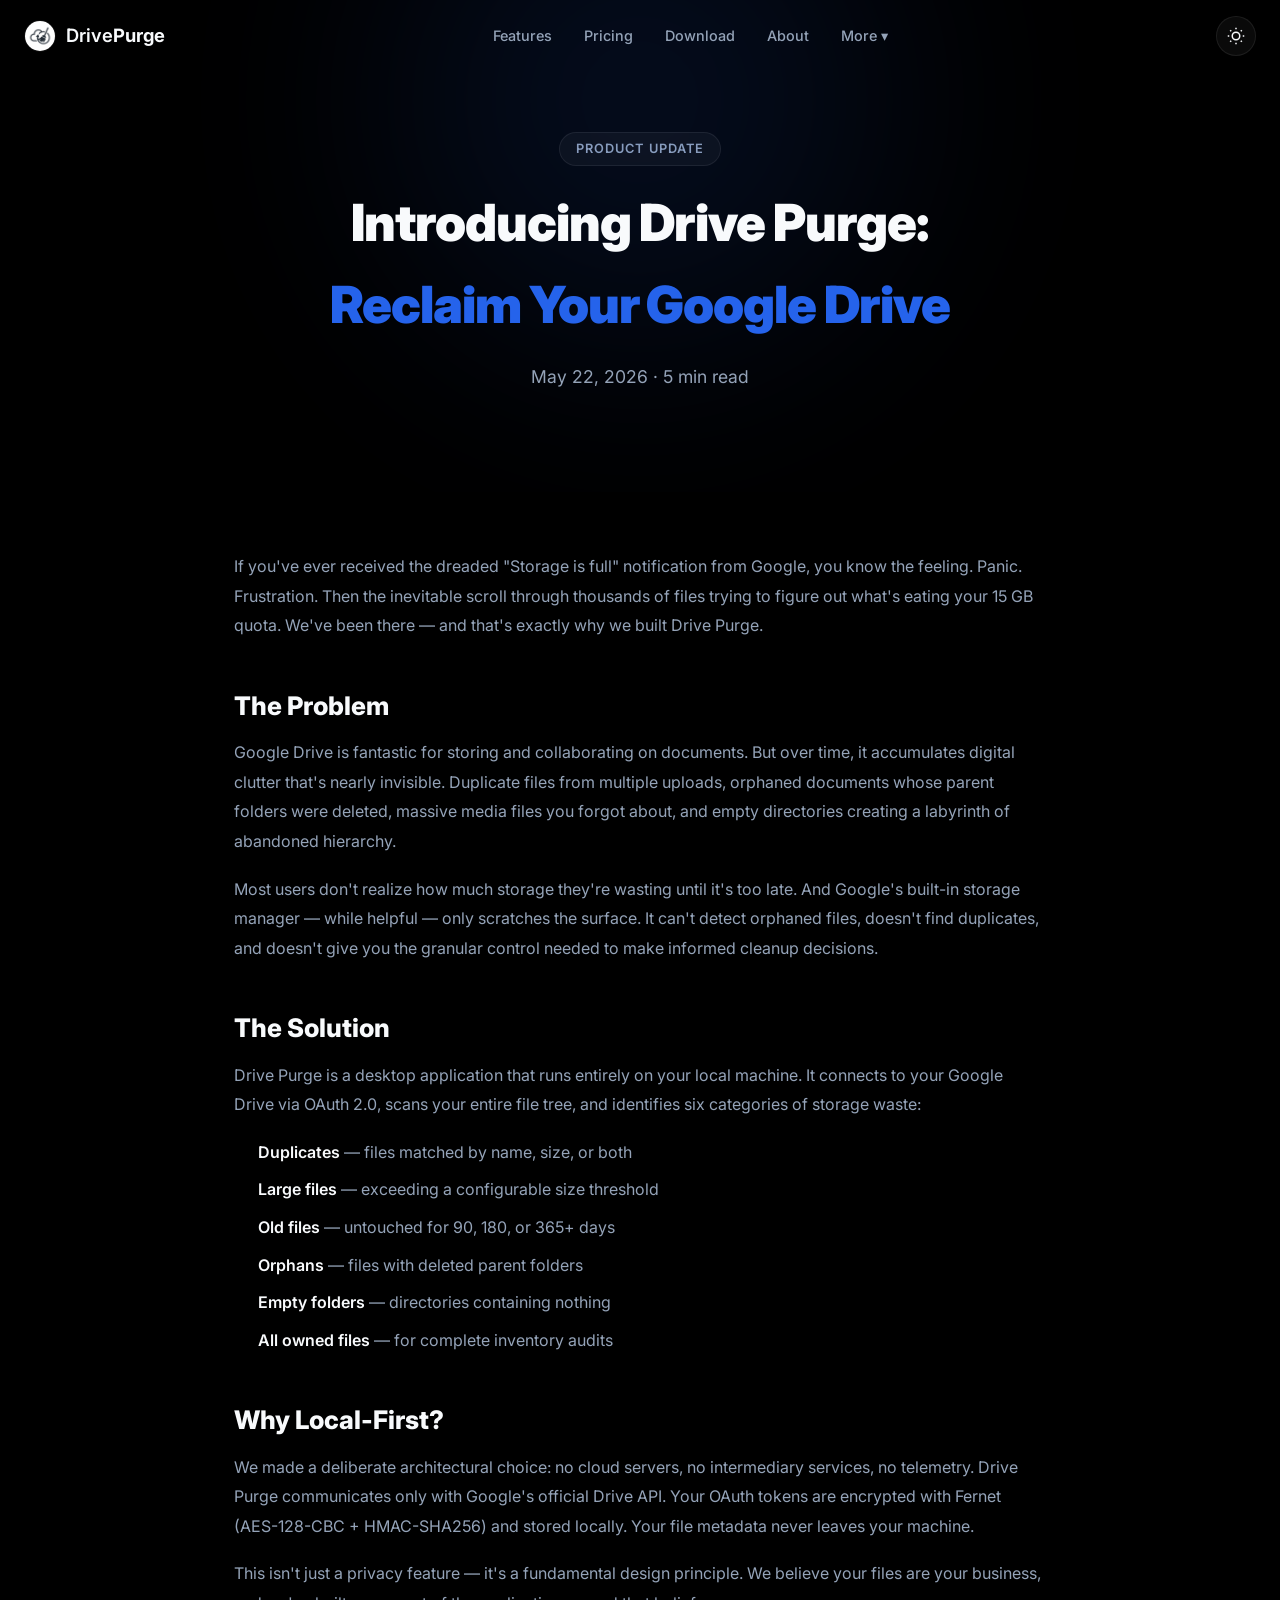
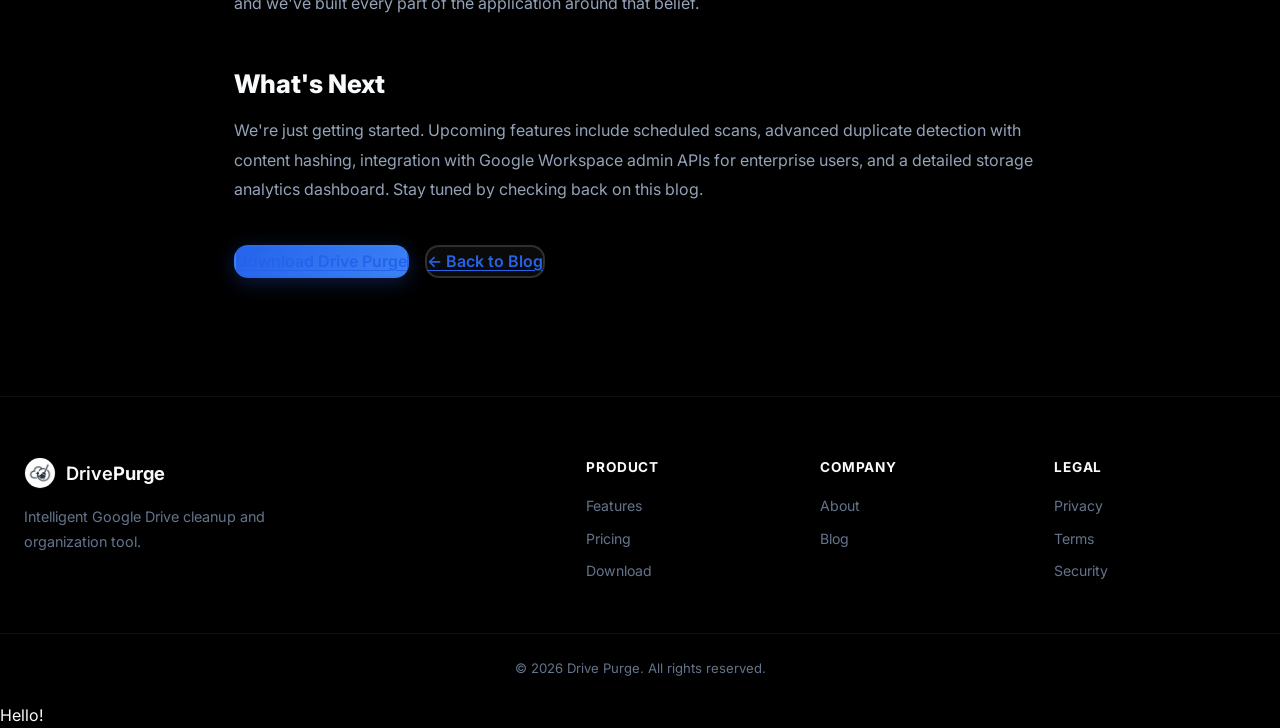
==== commit 05a0c50c: "Update blog_template.html" ====
--- a/blog_template.html
+++ b/blog_template.html
@@ -98,3 +98,6 @@
   <script src="assets/js/script.js" defer></script>
 </body>
 </html>
+Hello!
+
+<!-- I am jsut hacking yes! -->
